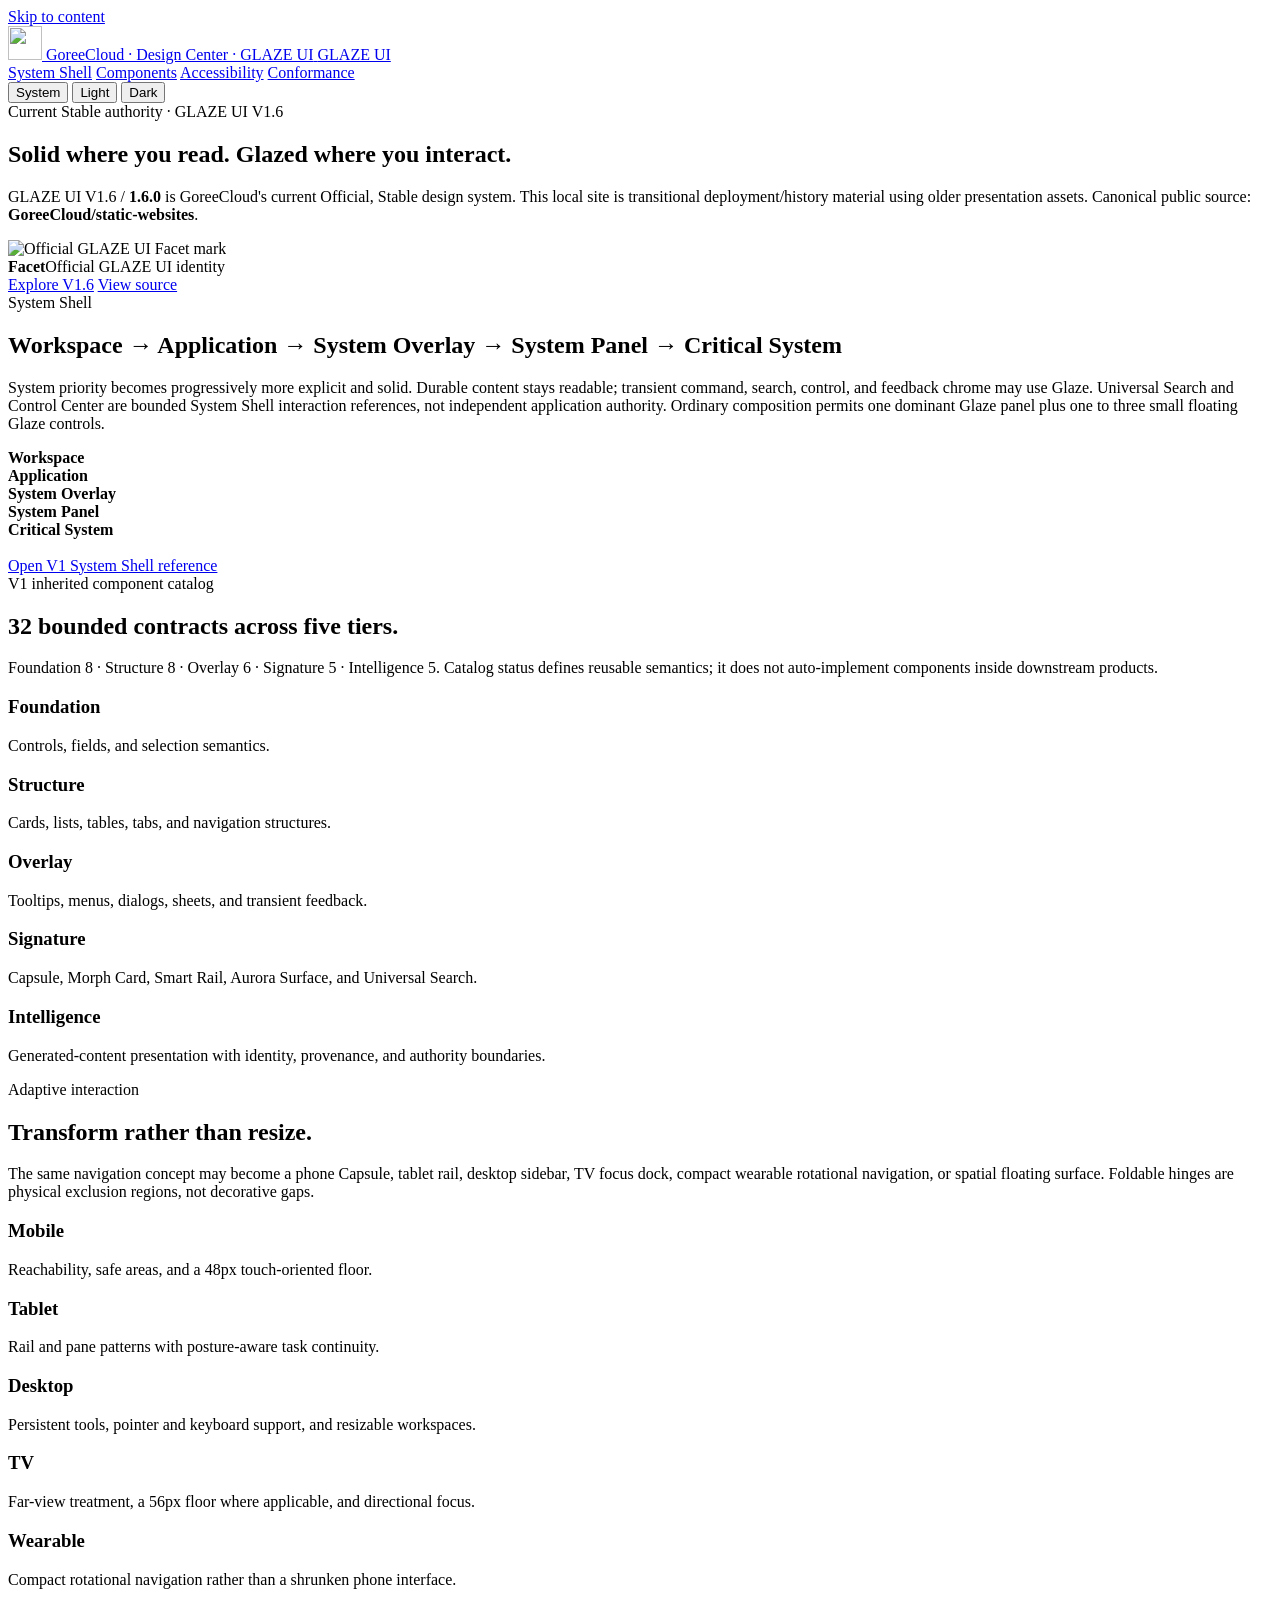
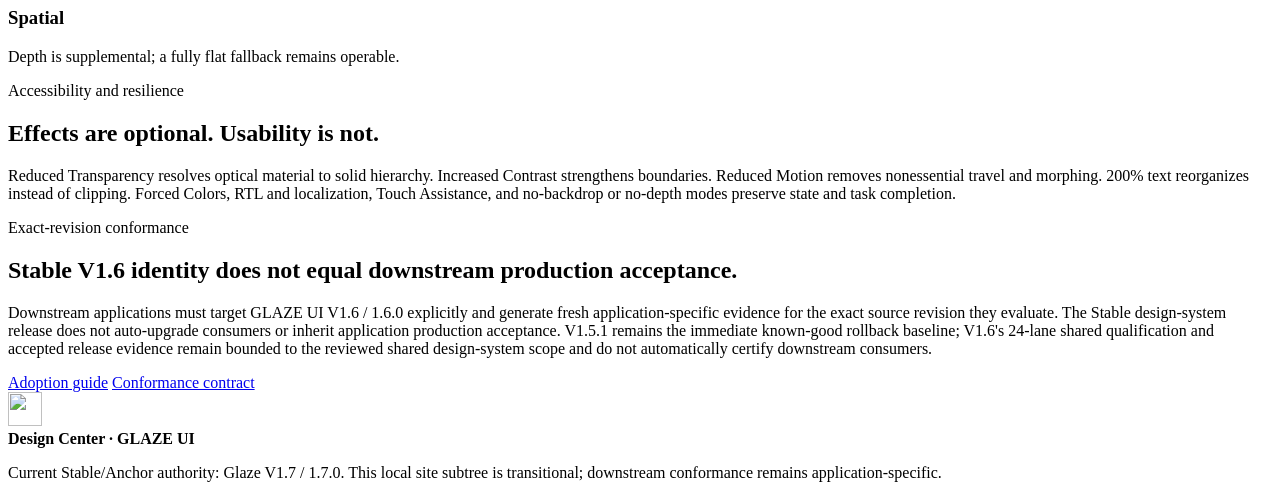
==== website/index.html @ 33b4e369 "docs: update transitional Design Center authority to Glaze V1.7" ====
<!doctype html>
<html lang="en" data-glaze-clarity="balanced" data-glaze-expression="balanced">
<head>
  <meta charset="utf-8">
  <meta name="viewport" content="width=device-width,initial-scale=1,viewport-fit=cover">
  <meta name="color-scheme" content="light dark">
  <meta name="description" content="Transitional GoreeCloud Design Center snapshot. Current Stable/Anchor authority is Glaze V1.7 / 1.7.0; canonical public static-site source lives in GoreeCloud/static-websites.">
  <title>GoreeCloud Design Center — GLAZE UI</title>
  <link rel="icon" href="/assets/glaze-ui-mark.svg" type="image/svg+xml">
  <link rel="stylesheet" href="/assets/glaze.css">
  <link rel="stylesheet" href="/assets/glaze.controls.css">
  <link rel="stylesheet" href="/assets/glaze.expressive.css">
  <link rel="stylesheet" href="/assets/glaze.formfactors.css">
  <link rel="stylesheet" href="/assets/glaze.accessibility.css">
  <link rel="stylesheet" href="/assets/glaze.color.css">
  <link rel="stylesheet" href="/assets/glaze.motion.css">
  <link rel="stylesheet" href="/assets/glaze.materials.css">
  <link rel="stylesheet" href="/assets/glaze.layout.css">
  <link rel="stylesheet" href="/assets/glaze.states.css">
  <link rel="stylesheet" href="/assets/glaze-v1.1.0.css">
  <link rel="stylesheet" href="/assets/site.css">
  <link rel="stylesheet" href="/assets/identity.css">
</head>
<body class="glaze-canvas">
  <a class="skip-link" href="#main">Skip to content</a>
  <header class="site-header glaze-material-soft">
    <div class="shell nav-wrap">
      <a class="brand glaze-focusable" href="#top" aria-label="GoreeCloud Design Center home">
        <img class="brand-mark" src="/assets/glaze-ui-mark.svg" alt="" width="34" height="34">
        <span class="brand-label-long">GoreeCloud · Design Center · GLAZE UI</span>
        <span class="brand-label-short" aria-hidden="true">GLAZE UI</span>
      </a>
      <nav aria-label="Primary">
        <a href="#shell">System Shell</a>
        <a href="#components">Components</a>
        <a href="#accessibility">Accessibility</a>
        <a href="#conformance">Conformance</a>
      </nav>
      <div class="theme-group" role="group" aria-label="Appearance">
        <button type="button" data-theme-choice="system" aria-pressed="true">System</button>
        <button type="button" data-theme-choice="light" aria-pressed="false">Light</button>
        <button type="button" data-theme-choice="dark" aria-pressed="false">Dark</button>
      </div>
    </div>
  </header>

  <main id="main" class="shell" tabindex="-1">
    <section id="top" class="hero glaze-surface-raised glaze-reach-layout">
      <div class="hero-copy-block">
        <span class="eyebrow">Current Stable authority · GLAZE UI V1.6</span>
        <h1 class="glaze-hero-type">Solid where you read. Glazed where you interact.</h1>
        <p class="glaze-supporting-type">GLAZE UI V1.6 / <strong>1.6.0</strong> is GoreeCloud's current Official, Stable design system. This local site is transitional deployment/history material using older presentation assets. Canonical public source: <strong>GoreeCloud/static-websites</strong>.</p>
      </div>
      <div class="hero-identity" aria-label="Official GLAZE UI Facet identity">
        <img src="/assets/glaze-ui-mark.svg" alt="Official GLAZE UI Facet mark" width="184" height="184">
        <div><strong>Facet</strong><span>Official GLAZE UI identity</span></div>
      </div>
      <div class="actions glaze-reach-actions glaze-button-group">
        <a class="glaze-button" data-variant="emphasis" href="#shell">Explore V1.6</a>
        <a class="glaze-button" data-variant="soft" href="https://github.com/GoreeCloud/goreecloud-glaze-ui">View source</a>
      </div>
    </section>

    <section id="shell" class="section-block">
      <div class="section-heading">
        <span class="eyebrow">System Shell</span>
        <h2>Workspace → Application → System Overlay → System Panel → Critical System</h2>
        <p>System priority becomes progressively more explicit and solid. Durable content stays readable; transient command, search, control, and feedback chrome may use Glaze. Universal Search and Control Center are bounded System Shell interaction references, not independent application authority. Ordinary composition permits one dominant Glaze panel plus one to three small floating Glaze controls.</p>
      </div>
      <div class="surface-grid">
        <article class="surface-card canvas"><strong>Workspace</strong></article>
        <article class="surface-card solid"><strong>Application</strong></article>
        <article class="surface-card glaze glaze-material-soft"><strong>System Overlay</strong></article>
        <article class="surface-card overlay glaze-material-deep"><strong>System Panel</strong></article>
        <article class="surface-card solid"><strong>Critical System</strong></article>
      </div>
      <div class="actions" style="margin-top:18px">
        <a class="glaze-button" data-variant="soft" href="/reference/v1-system-shell.html">Open V1 System Shell reference</a>
      </div>
    </section>

    <section id="components" class="section-block">
      <div class="section-heading">
        <span class="eyebrow">V1 inherited component catalog</span>
        <h2>32 bounded contracts across five tiers.</h2>
        <p>Foundation 8 · Structure 8 · Overlay 6 · Signature 5 · Intelligence 5. Catalog status defines reusable semantics; it does not auto-implement components inside downstream products.</p>
      </div>
      <div class="demo-grid">
        <article class="glaze-surface glaze-card demo"><h3>Foundation</h3><p>Controls, fields, and selection semantics.</p></article>
        <article class="glaze-surface-raised glaze-card demo"><h3>Structure</h3><p>Cards, lists, tables, tabs, and navigation structures.</p></article>
        <article class="glaze-material-soft glaze-card demo"><h3>Overlay</h3><p>Tooltips, menus, dialogs, sheets, and transient feedback.</p></article>
        <article class="glaze-surface glaze-card demo"><h3>Signature</h3><p>Capsule, Morph Card, Smart Rail, Aurora Surface, and Universal Search.</p></article>
        <article class="glaze-surface-raised glaze-card demo"><h3>Intelligence</h3><p>Generated-content presentation with identity, provenance, and authority boundaries.</p></article>
      </div>
    </section>

    <section id="adaptation" class="section-block">
      <div class="section-heading">
        <span class="eyebrow">Adaptive interaction</span>
        <h2>Transform rather than resize.</h2>
        <p>The same navigation concept may become a phone Capsule, tablet rail, desktop sidebar, TV focus dock, compact wearable rotational navigation, or spatial floating surface. Foldable hinges are physical exclusion regions, not decorative gaps.</p>
      </div>
      <div class="demo-grid">
        <article class="glaze-surface glaze-card demo"><h3>Mobile</h3><p>Reachability, safe areas, and a 48px touch-oriented floor.</p></article>
        <article class="glaze-surface-raised glaze-card demo"><h3>Tablet</h3><p>Rail and pane patterns with posture-aware task continuity.</p></article>
        <article class="glaze-material-soft glaze-card demo"><h3>Desktop</h3><p>Persistent tools, pointer and keyboard support, and resizable workspaces.</p></article>
        <article class="glaze-surface glaze-card demo"><h3>TV</h3><p>Far-view treatment, a 56px floor where applicable, and directional focus.</p></article>
        <article class="glaze-surface glaze-card demo"><h3>Wearable</h3><p>Compact rotational navigation rather than a shrunken phone interface.</p></article>
        <article class="glaze-surface-raised glaze-card demo"><h3>Spatial</h3><p>Depth is supplemental; a fully flat fallback remains operable.</p></article>
      </div>
    </section>

    <section id="accessibility" class="section-block glaze-surface adoption">
      <span class="eyebrow">Accessibility and resilience</span>
      <h2>Effects are optional. Usability is not.</h2>
      <p>Reduced Transparency resolves optical material to solid hierarchy. Increased Contrast strengthens boundaries. Reduced Motion removes nonessential travel and morphing. 200% text reorganizes instead of clipping. Forced Colors, RTL and localization, Touch Assistance, and no-backdrop or no-depth modes preserve state and task completion.</p>
    </section>

    <section id="conformance" class="section-block">
      <div class="section-heading">
        <span class="eyebrow">Exact-revision conformance</span>
        <h2>Stable V1.6 identity does not equal downstream production acceptance.</h2>
        <p>Downstream applications must target GLAZE UI V1.6 / 1.6.0 explicitly and generate fresh application-specific evidence for the exact source revision they evaluate. The Stable design-system release does not auto-upgrade consumers or inherit application production acceptance. V1.5.1 remains the immediate known-good rollback baseline; V1.6's 24-lane shared qualification and accepted release evidence remain bounded to the reviewed shared design-system scope and do not automatically certify downstream consumers.</p>
      </div>
      <div class="actions">
        <a class="glaze-button" data-variant="emphasis" href="https://github.com/GoreeCloud/goreecloud-glaze-ui/blob/main/ADOPTION.md">Adoption guide</a>
        <a class="glaze-button" data-variant="soft" href="https://github.com/GoreeCloud/goreecloud-glaze-ui/blob/main/CONFORMANCE.md">Conformance contract</a>
      </div>
    </section>
  </main>

  <footer>
    <div class="shell footer-identity">
      <img src="/assets/glaze-ui-mark.svg" alt="" width="34" height="34">
      <div><strong>Design Center · GLAZE UI</strong><p>Current Stable/Anchor authority: Glaze V1.7 / 1.7.0. This local site subtree is transitional; downstream conformance remains application-specific.</p></div>
    </div>
  </footer>
  <script src="/assets/site.js" defer></script>
</body>
</html>
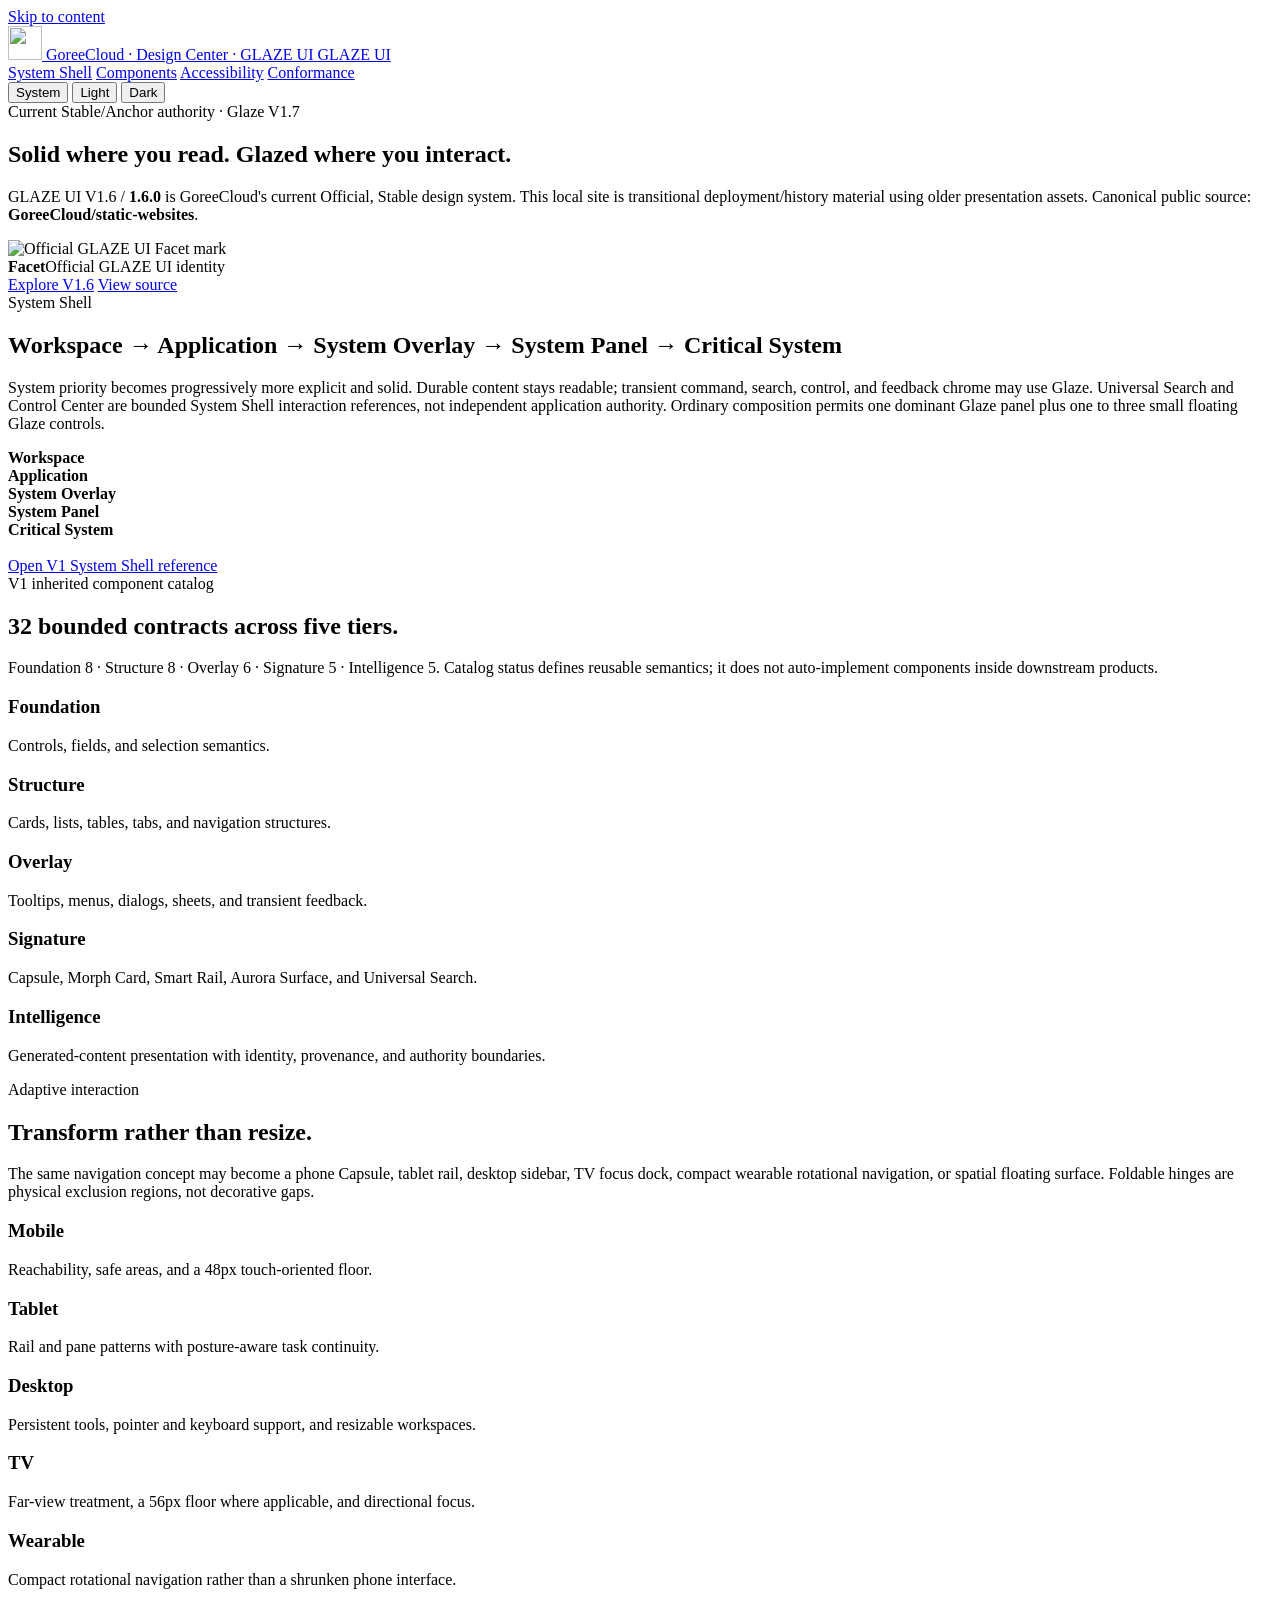
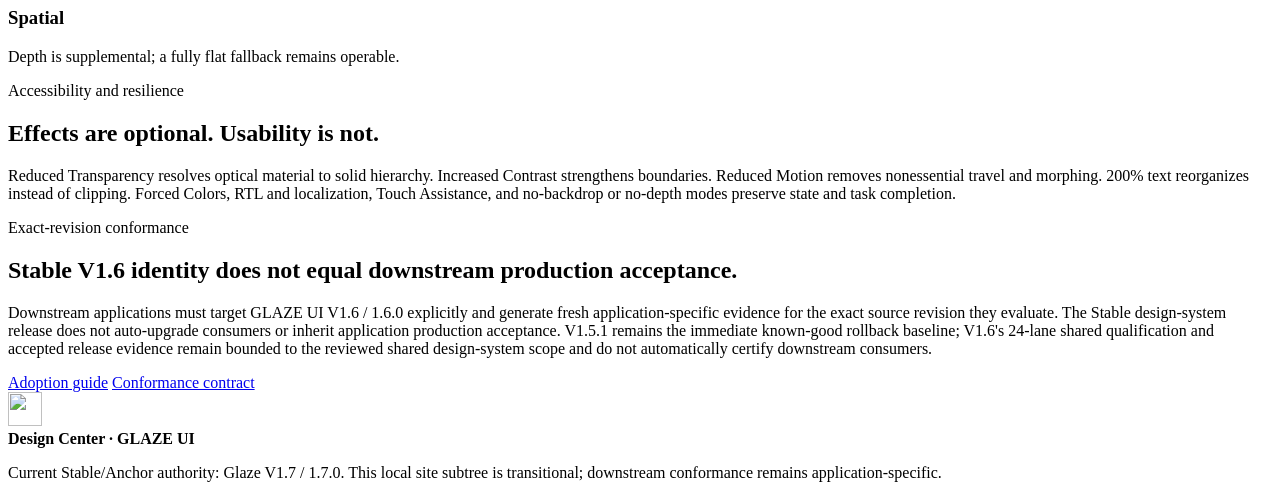
==== commit 89afd634: "fix: make retained Glaze validators successor-safe" ====
--- a/website/index.html
+++ b/website/index.html
@@ -47,7 +47,7 @@
   <main id="main" class="shell" tabindex="-1">
     <section id="top" class="hero glaze-surface-raised glaze-reach-layout">
       <div class="hero-copy-block">
-        <span class="eyebrow">Current Stable authority · GLAZE UI V1.6</span>
+        <span class="eyebrow">Current Stable/Anchor authority · Glaze V1.7</span>
         <h1 class="glaze-hero-type">Solid where you read. Glazed where you interact.</h1>
         <p class="glaze-supporting-type">GLAZE UI V1.6 / <strong>1.6.0</strong> is GoreeCloud's current Official, Stable design system. This local site is transitional deployment/history material using older presentation assets. Canonical public source: <strong>GoreeCloud/static-websites</strong>.</p>
       </div>
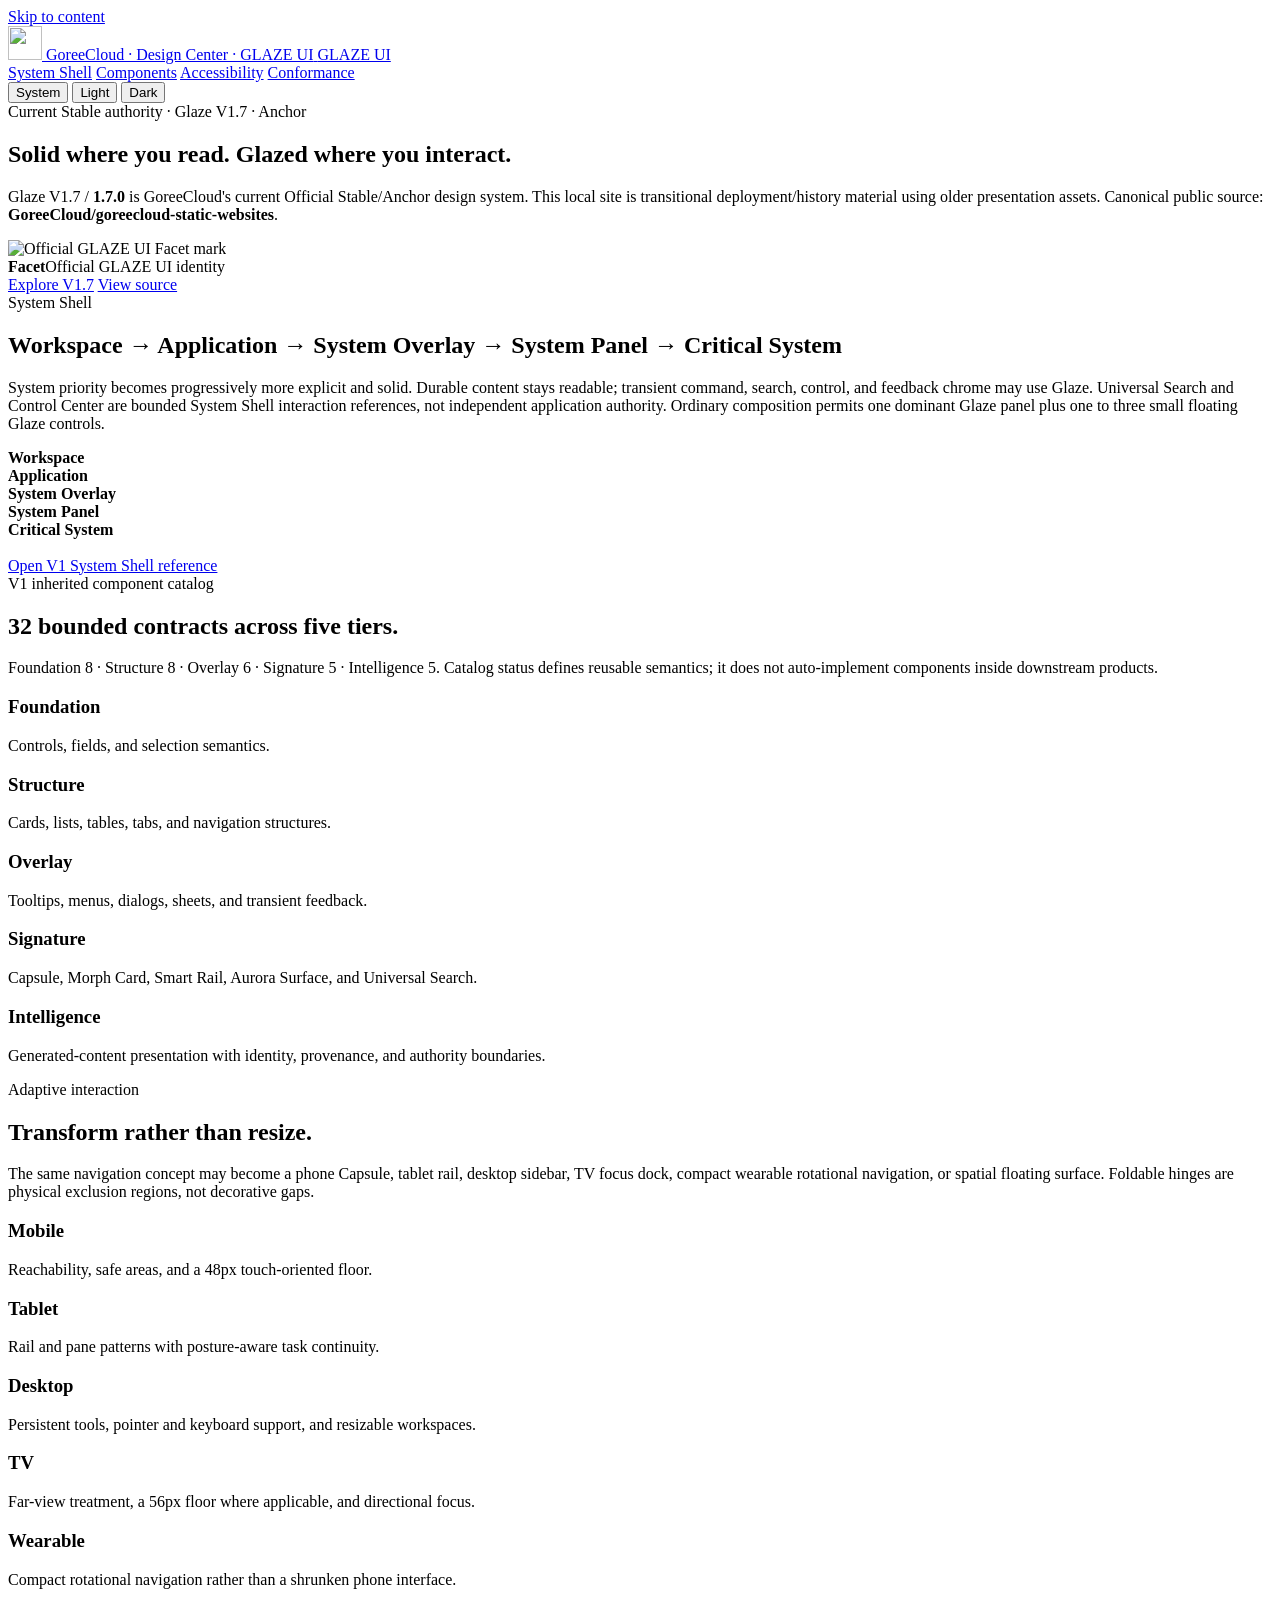
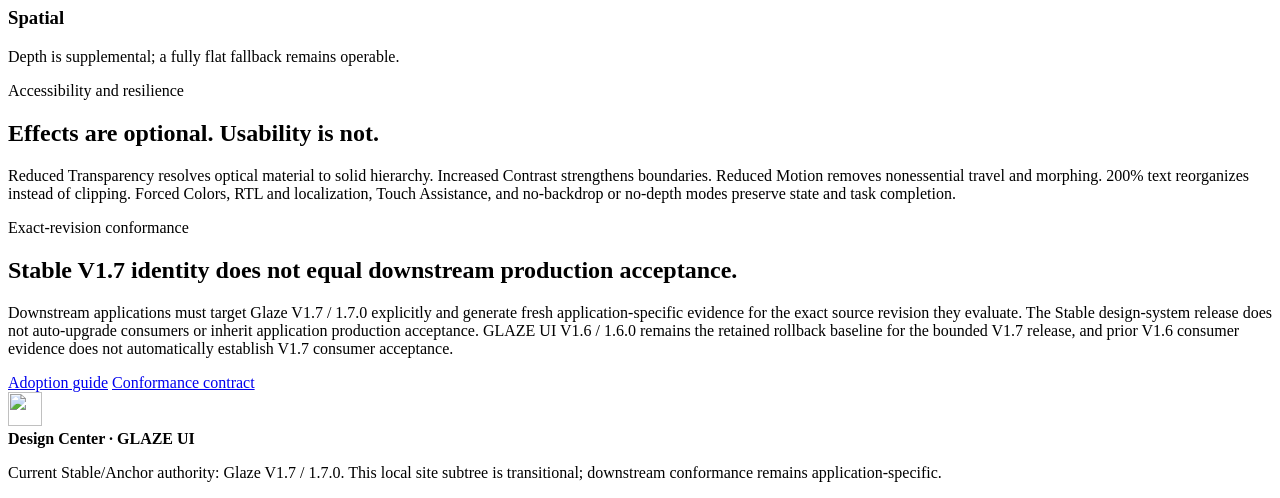
==== commit 999b1c13: "fix: align Design Center with Glaze V1.7 Stable" ====
--- a/website/index.html
+++ b/website/index.html
@@ -4,7 +4,7 @@
   <meta charset="utf-8">
   <meta name="viewport" content="width=device-width,initial-scale=1,viewport-fit=cover">
   <meta name="color-scheme" content="light dark">
-  <meta name="description" content="Transitional GoreeCloud Design Center snapshot. Current Stable/Anchor authority is Glaze V1.7 / 1.7.0; canonical public static-site source lives in GoreeCloud/static-websites.">
+  <meta name="description" content="Transitional GoreeCloud Design Center snapshot. Current Stable/Anchor authority is Glaze V1.7 / 1.7.0; canonical public static-site source lives in GoreeCloud/goreecloud-static-websites.">
   <title>GoreeCloud Design Center — GLAZE UI</title>
   <link rel="icon" href="/assets/glaze-ui-mark.svg" type="image/svg+xml">
   <link rel="stylesheet" href="/assets/glaze.css">
@@ -47,17 +47,17 @@
   <main id="main" class="shell" tabindex="-1">
     <section id="top" class="hero glaze-surface-raised glaze-reach-layout">
       <div class="hero-copy-block">
-        <span class="eyebrow">Current Stable/Anchor authority · Glaze V1.7</span>
+        <span class="eyebrow">Current Stable authority · Glaze V1.7 · Anchor</span>
         <h1 class="glaze-hero-type">Solid where you read. Glazed where you interact.</h1>
-        <p class="glaze-supporting-type">GLAZE UI V1.6 / <strong>1.6.0</strong> is GoreeCloud's current Official, Stable design system. This local site is transitional deployment/history material using older presentation assets. Canonical public source: <strong>GoreeCloud/static-websites</strong>.</p>
+        <p class="glaze-supporting-type">Glaze V1.7 / <strong>1.7.0</strong> is GoreeCloud's current Official Stable/Anchor design system. This local site is transitional deployment/history material using older presentation assets. Canonical public source: <strong>GoreeCloud/goreecloud-static-websites</strong>.</p>
       </div>
       <div class="hero-identity" aria-label="Official GLAZE UI Facet identity">
         <img src="/assets/glaze-ui-mark.svg" alt="Official GLAZE UI Facet mark" width="184" height="184">
         <div><strong>Facet</strong><span>Official GLAZE UI identity</span></div>
       </div>
       <div class="actions glaze-reach-actions glaze-button-group">
-        <a class="glaze-button" data-variant="emphasis" href="#shell">Explore V1.6</a>
-        <a class="glaze-button" data-variant="soft" href="https://github.com/GoreeCloud/goreecloud-glaze-ui">View source</a>
+        <a class="glaze-button" data-variant="emphasis" href="#shell">Explore V1.7</a>
+        <a class="glaze-button" data-variant="soft" href="https://github.com/GoreeCloud/glaze">View source</a>
       </div>
     </section>
 
@@ -119,8 +119,8 @@
     <section id="conformance" class="section-block">
       <div class="section-heading">
         <span class="eyebrow">Exact-revision conformance</span>
-        <h2>Stable V1.6 identity does not equal downstream production acceptance.</h2>
-        <p>Downstream applications must target GLAZE UI V1.6 / 1.6.0 explicitly and generate fresh application-specific evidence for the exact source revision they evaluate. The Stable design-system release does not auto-upgrade consumers or inherit application production acceptance. V1.5.1 remains the immediate known-good rollback baseline; V1.6's 24-lane shared qualification and accepted release evidence remain bounded to the reviewed shared design-system scope and do not automatically certify downstream consumers.</p>
+        <h2>Stable V1.7 identity does not equal downstream production acceptance.</h2>
+        <p>Downstream applications must target Glaze V1.7 / 1.7.0 explicitly and generate fresh application-specific evidence for the exact source revision they evaluate. The Stable design-system release does not auto-upgrade consumers or inherit application production acceptance. GLAZE UI V1.6 / 1.6.0 remains the retained rollback baseline for the bounded V1.7 release, and prior V1.6 consumer evidence does not automatically establish V1.7 consumer acceptance.</p>
       </div>
       <div class="actions">
         <a class="glaze-button" data-variant="emphasis" href="https://github.com/GoreeCloud/goreecloud-glaze-ui/blob/main/ADOPTION.md">Adoption guide</a>
